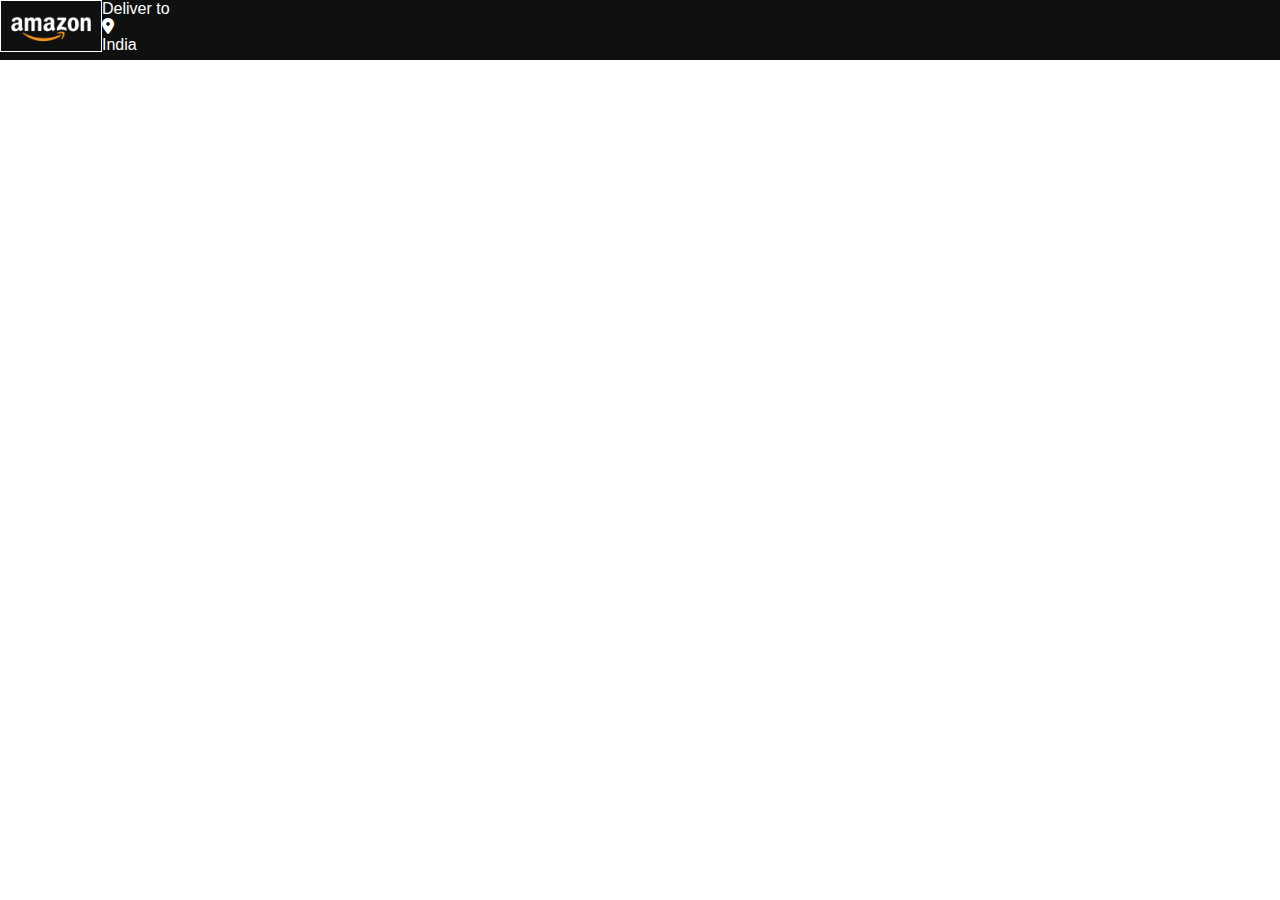
==== index.html @ 931d7d2a "Navigation bar complete" ====
<!DOCTYPE html>
<html lang="en">
    <head>
        <meta charset="UTF-8">
        <meta http-equiv="X-UA-Compatible" content="IE=edge">
        <meta name="viewport" content="width=device-width, initial-scale=1.0">
        <title>Amazon</title>
        <link rel="stylesheet" href="https://cdnjs.cloudflare.com/ajax/libs/font-awesome/6.7.2/css/all.min.css" integrity="sha512-Evv84Mr4kqVGRNSgIGL/F/aIDqQb7xQ2vcrdIwxfjThSH8CSR7PBEakCr51Ck+w+/U6swU2Im1vVX0SVk9ABhg==" crossorigin="anonymous" referrerpolicy="no-referrer" />
        <link rel="stylesheet" href="style.css">
    </head>
    <body>
        <header>
            <div class="navbar">
              <div class="nav-logo border">
                <div class="logo"> </div>
              </div>
              <div class="nav-address">
                <p>Deliver to</p>
                <div class="add-icon">
                    <i class="fa-sharp fa-solid fa-location-dot"></i>
                    <p>India</p>
                </div>
              </div>
            </div>
        </header>
    </body>
</html>
---- style.css ----
*{
    margin:0;
    font-family: Arial;
    border: border-box;
}

.navbar{
    height: 60px;
    background-color: #0f1111;
    color:white;
    display: flex;
}

.nav-logo{
    height: 50px;
    width: 100px;
}

.logo
{
    background-image: url("amazon_logo.png");
    background-size:cover;
    height: 50px;
    width: 100%;
}

.border
{
    border: 1.5px solid transparent;
}

.border:hover
{
    border: 1.5px solid white;
}
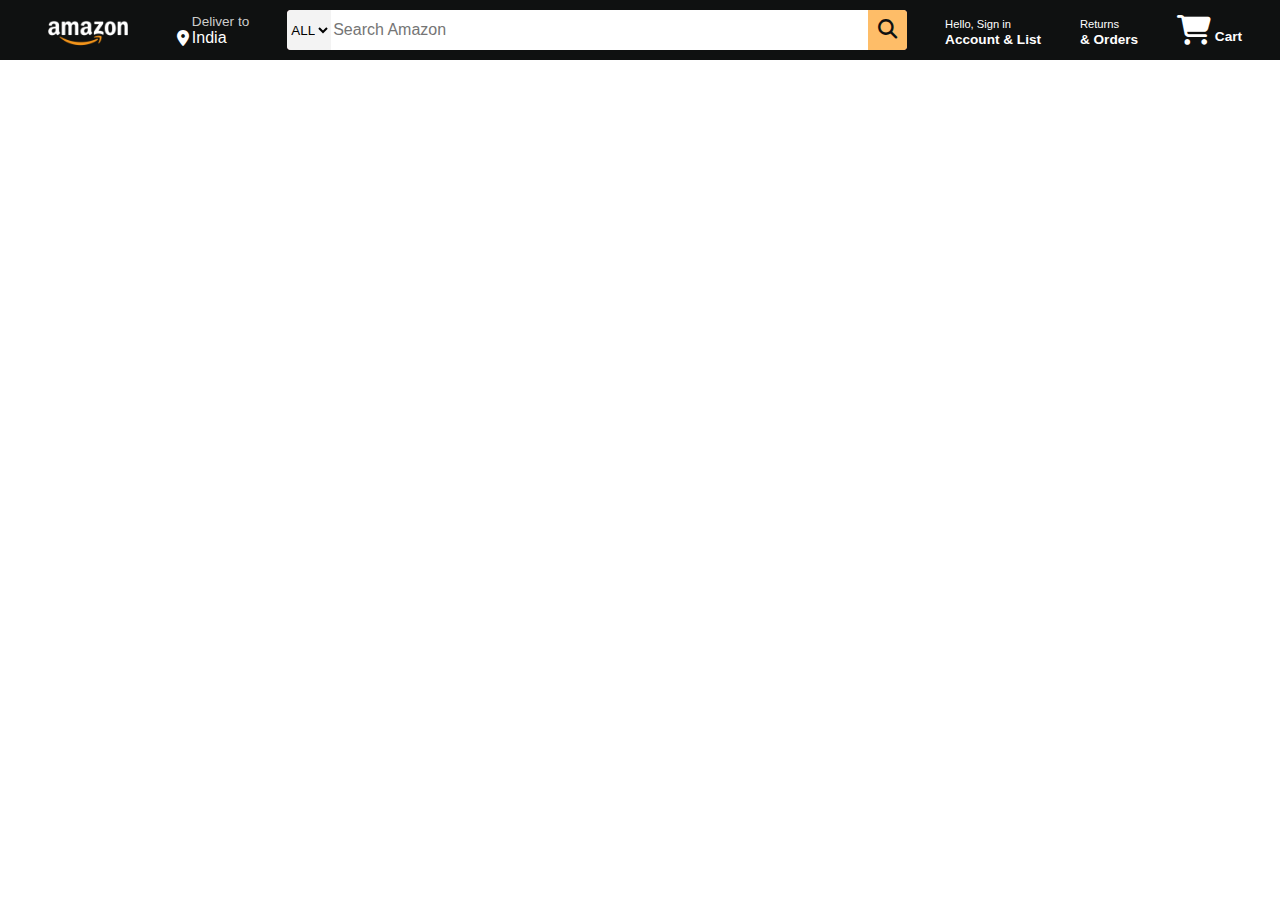
==== commit d451fda7: "Navgition Bar Complete" ====
--- a/index.html
+++ b/index.html
@@ -14,14 +14,36 @@
               <div class="nav-logo border">
                 <div class="logo"> </div>
               </div>
-              <div class="nav-address">
-                <p>Deliver to</p>
+              <div class="nav-address border">
+                <p class="address1">Deliver to</p>
                 <div class="add-icon">
                     <i class="fa-sharp fa-solid fa-location-dot"></i>
-                    <p>India</p>
+                    <p class="address2">India</p>
                 </div>
               </div>
+              <div class="nav-search">
+                <select class="search-select">
+                    <option>ALL</option>
+                </select>
+                <input placeholder="Search Amazon" class="search-input">
+                <div class="search-icon">
+                    <i class="fa-solid fa-magnifying-glass"></i>
+                </div>
+              </div>
+              <div class="nav-signin border">
+                <p><span>Hello, Sign in</span></p>
+                <p class="nav-secound">Account & List</p>
             </div>
+            <div class="nav-return border">
+                <p><span>Returns</span></p>
+                <p class="nav-secound">& Orders</p>
+            </div>
+            <div class="nav-cart border">
+                <i class="fa-solid fa-cart-shopping"></i>
+                Cart
+            </div>
+            </div>
+            
         </header>
     </body>
 </html>--- a/style.css
+++ b/style.css
@@ -9,6 +9,8 @@
     background-color: #0f1111;
     color:white;
     display: flex;
+    align-items: center;
+    justify-content: space-evenly;
 }
 
 .nav-logo{
@@ -34,3 +36,81 @@
     border: 1.5px solid white;
 }
 
+/** BOX 2**/
+.address1{
+color:#cccccc;
+font-size: 0.85rem;
+margin-left: 15px;
+}
+
+.address2{
+    font-size: 1rem;
+    margin-left: 3px;
+}
+
+.add-icon{
+    display:flex;
+    align-items: center;
+}
+
+/** Box 3**/
+
+.nav-search{
+    display: flex;
+    justify-content: space-evenly;
+    background-color: pink;
+    width: 620px;
+    height: 40px;
+    border-radius: 4px;
+}
+
+.search-select{
+    background-color: #f3f3f3;
+    width: 50px;
+    text-align: center;
+    border-top-left-radius: 4px;
+    border-bottom-left-radius: 4px;
+    border:none
+}
+
+.search-input{
+    width:100%;
+    font-size: 1rem;
+    border:none;
+}
+
+ .search-icon{
+    width: 45px;
+    display: flex;
+    justify-content: center;
+    align-items: center;
+    font-size: 1.2rem;
+    background-color: #febd68;
+    border-top-right-radius: 4px;
+    border-bottom-right-radius: 4px;
+    color: #0f1111;
+ }
+ .nav-search:hover{
+          border: 2px solid orange;
+ }
+
+ /** Box 4 **/
+ span{
+    font-size: 0.7rem;
+ }
+
+ .nav-secound{
+    font-size: 0.85rem;
+    font-weight: 700;
+ }
+
+ /** BOX 5 (cart) **/
+
+ .nav-cart i{
+          font-size: 30px;
+ }
+
+ .nav-cart{
+    font-size: 0.85rem ;
+    font-weight: 700;
+ }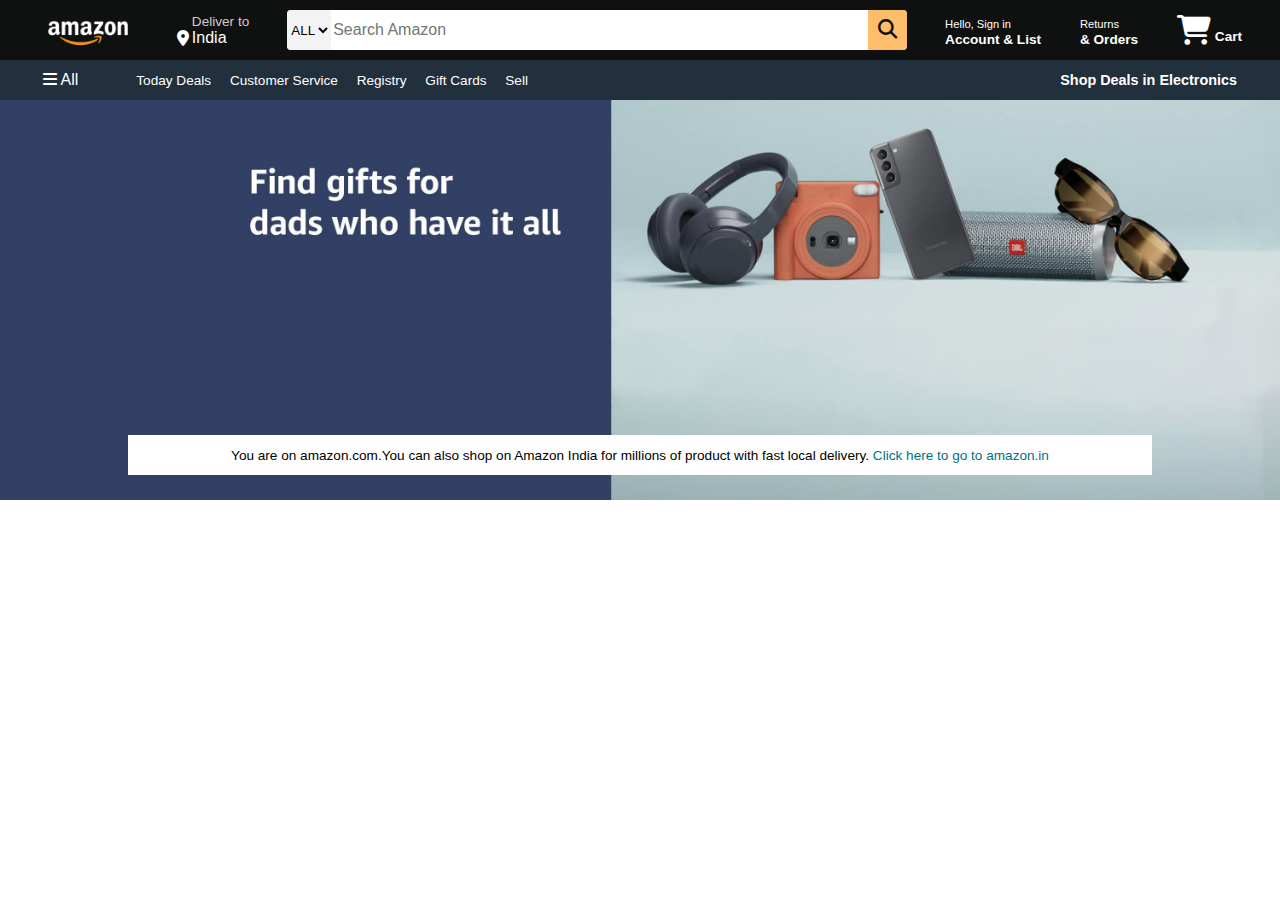
==== commit 3625a42a: "Add Hero Section" ====
--- a/index.html
+++ b/index.html
@@ -43,7 +43,31 @@
                 Cart
             </div>
             </div>
-            
+
+            <!--2nd Row Start-->
+
+            <div class="panel">
+                <div class="panel-all">
+                    <i class="fa-solid fa-bars"></i>
+                    All
+                </div>
+                <div class="panel-ops">
+                    <p>Today Deals</p>
+                    <p>Customer Service</p>
+                    <p>Registry</p>
+                    <p>Gift Cards</p>
+                    <p>Sell</p>
+                </div>
+                <div class="panel-deals">
+                    Shop Deals in Electronics
+                </div>
+            </div>
         </header>
+        <!--Hero Section (Home Page Content)-->
+        <div class="hero-section">
+            <div class="hero-msg">
+                <p>You are on amazon.com.You can also shop on Amazon India for millions of product with fast local delivery. <a>Click here to go to amazon.in</a> </p>
+            </div>
+        </div>
     </body>
 </html>--- a/style.css
+++ b/style.css
@@ -113,4 +113,56 @@
  .nav-cart{
     font-size: 0.85rem ;
     font-weight: 700;
- }+ }
+
+ /** Panel (2nd row) **/
+
+ .panel{
+    height: 40px;
+    background-color: #222f3d;
+    display: flex;
+    color: white;
+    align-items: center;
+    justify-content: space-evenly;
+ }
+
+ .panel-ops p{
+    display: inline;
+    margin-left: 15px;
+ }
+
+ .panel-ops{
+    width: 70%;
+    font-size: 0.85rem;
+ }
+
+ .panel-deals{
+font-size: 0.9rem ;
+font-weight: 700;
+ }
+
+/**Hero Section**/
+.hero-section{
+    background-image: url("hero_image.jpg");
+    background-size: cover;
+    height: 400px;
+    display: flex;
+    justify-content: center;
+    align-items: flex-end;
+}
+
+.hero-msg{
+    background-color: white;
+    color: black;
+    height: 40px;
+    display: flex;
+    align-items: center;
+    justify-content: center;
+    font-size: 0.85rem;
+    width: 80%;
+    margin-bottom: 25px;
+}
+
+.hero-msg a{
+    color: #007185;
+}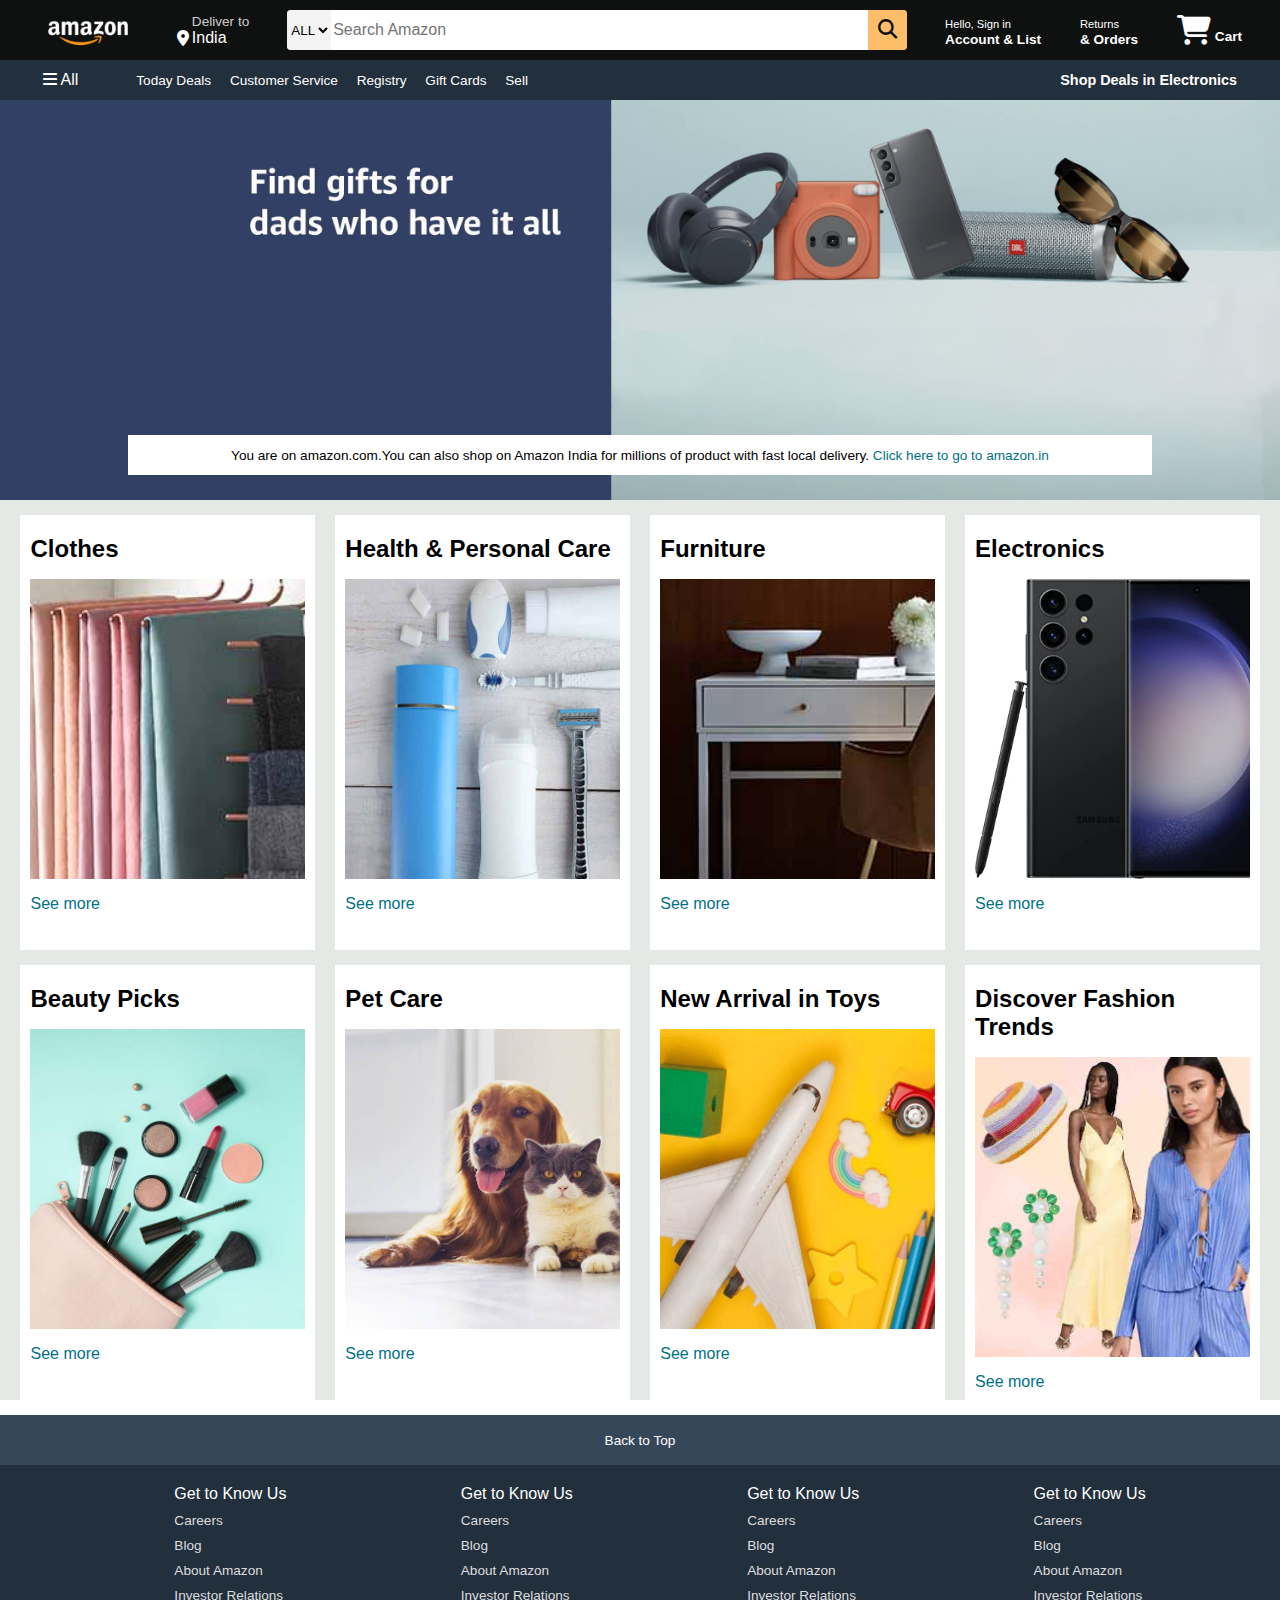
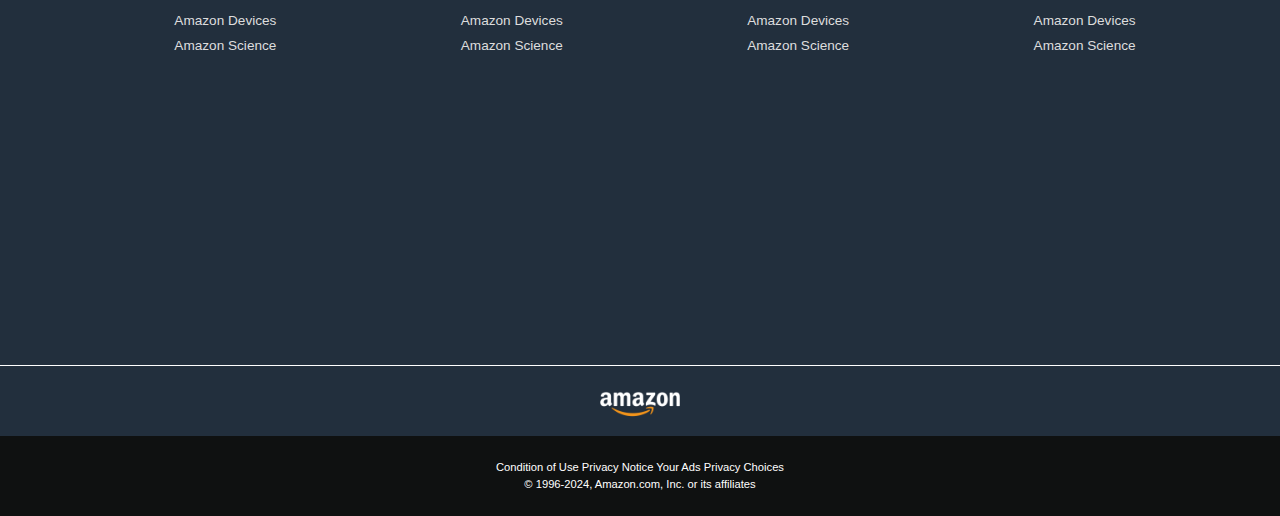
==== commit df230641: "Basic Colne Complete" ====
--- a/index.html
+++ b/index.html
@@ -69,5 +69,138 @@
                 <p>You are on amazon.com.You can also shop on Amazon India for millions of product with fast local delivery. <a>Click here to go to amazon.in</a> </p>
             </div>
         </div>
+
+        <!--Shopping Section-->
+
+        <div class="shop-section">
+            <div class="box1 box">
+                <div class="box-content">
+                    <h2>Clothes</h2>
+                    <div class="box-img" style="background-image: url('box1_image.jpg');"></div>
+                    <p>See more</p>
+                </div>
+            </div>
+            <div class="box2 box"><div class="box-content">
+                <h2>Health & Personal Care</h2>
+                <div class="box-img" style="background-image: url('box2_image.jpg');"></div>
+                <p>See more</p>
+            </div>
+        </div>
+            <div class="box3 box"><div class="box-content">
+                <h2>Furniture</h2>
+                <div class="box-img" style="background-image: url('box3_image.jpg');"></div>
+                <p>See more</p>
+            </div>
+        </div>
+            <div class="box4 box"><div class="box-content">
+                <h2>Electronics</h2>
+                <div class="box-img" style="background-image: url('box4_image.jpg');"></div>
+                <p>See more</p>
+            </div>
+        </div>
+        <div class="box1 box">
+            <div class="box-content">
+                <h2>Beauty Picks</h2>
+                <div class="box-img" style="background-image: url('box5_image.jpg');"></div>
+                <p>See more</p>
+            </div>
+        </div>
+        <div class="box2 box"><div class="box-content">
+            <h2>Pet Care</h2>
+            <div class="box-img" style="background-image: url('box6_image.jpg');"></div>
+            <p>See more</p>
+        </div>
+    </div>
+        <div class="box3 box"><div class="box-content">
+            <h2>New Arrival in Toys</h2>
+            <div class="box-img" style="background-image: url('box7_image.jpg');"></div>
+            <p>See more</p>
+        </div>
+    </div>
+        <div class="box4 box"><div class="box-content">
+            <h2>Discover Fashion Trends</h2>
+            <div class="box-img" style="background-image: url('box8_image.jpg');"></div>
+            <p>See more</p>
+        </div>
+    </div>
+        </div>
+
+        <!--Footer Section Starts-->
+
+        <footer>
+            <div class="foot-panel1">
+                Back to Top
+            </div>
+
+            <!--Footer Panel 2-->
+
+            <div class="foot-panel2">
+                <list>
+                <ul>
+                    <p>Get to Know Us</p>
+                    <li>Careers</li>
+                    <li>Blog</li>
+                    <li>About Amazon</li>
+                    <li>Investor Relations</li>
+                    <li>Amazon Devices</li>
+                    <li>Amazon Science</li>
+                </ul>
+            </list>
+            <list>
+                <ul>
+                    <p>Get to Know Us</p>
+                    <li>Careers</li>
+                    <li>Blog</li>
+                    <li>About Amazon</li>
+                    <li>Investor Relations</li>
+                    <li>Amazon Devices</li>
+                    <li>Amazon Science</li>
+                </ul>
+            </list>
+            <list>
+                <ul>
+                    <p>Get to Know Us</p>
+                    <li>Careers</li>
+                    <li>Blog</li>
+                    <li>About Amazon</li>
+                    <li>Investor Relations</li>
+                    <li>Amazon Devices</li>
+                    <li>Amazon Science</li>
+                </ul>
+            </list>
+            <list>
+                <ul>
+                    <p>Get to Know Us</p>
+                    <li>Careers</li>
+                    <li>Blog</li>
+                    <li>About Amazon</li>
+                    <li>Investor Relations</li>
+                    <li>Amazon Devices</li>
+                    <li>Amazon Science</li>
+                </ul>
+            </list>
+            </div>
+
+            <!--Footer Panel 3-->
+
+            <div class="foot-panel3">
+                <div class="logo"></div>
+            </div>
+
+            <!--Footer Panel 4-->
+
+
+            <div class="foot-panel4">
+                <div class="pages">
+                    <a>Condition of Use</a>
+                    <a>Privacy Notice</a>
+                    <a>Your Ads Privacy Choices</a>
+                </div>
+                <div class="copywrite">
+                    © 1996-2024, Amazon.com, Inc. or its affiliates
+
+                </div>
+            </div>
+        </footer>
     </body>
 </html>--- a/style.css
+++ b/style.css
@@ -165,4 +165,117 @@
 
 .hero-msg a{
     color: #007185;
+}
+
+/**Shop Section**/
+
+.shop-section{
+    display: flex;
+    flex-wrap: wrap;
+    justify-content: space-evenly;
+    background-color: #e2e7e2e6;
+}
+
+.box{
+    /** border: 2px solid black;**/
+    height: 400px;
+    width: 23%;
+    background-color: white;
+    padding: 20px 0px 15px;
+    margin-top: 15px;
+}
+
+.box-img{
+    height: 300px;
+    background-size: cover;
+    margin-top: 1rem;
+    margin-bottom: 1rem;
+}
+
+.box-content{
+    margin-left: 10px;
+    margin-right: 10px;
+
+}
+
+.box-content p{
+color: #007185;
+}
+
+/** Style for footer **/
+/** panel 1**/
+
+footer {
+    margin-top: 15px;
+}
+
+.foot-panel1{
+    background-color: #37475a;
+    color:white;
+    height: 50px;
+    display: flex;
+    justify-content: center;
+    align-items: center;
+    font-size: 0.85rem;
+}
+
+/** panel 2**/
+
+.foot-panel2 {
+background-color: #222f3d;
+color: white;
+height: 500px;
+display: flex;
+justify-content: space-evenly;
+}
+
+ul {
+    margin-top: 20px;
+}
+
+ul li {
+display:block;
+font-size: 0.85rem;
+margin-top: 10px;
+color: #dddddd;
+}
+
+
+/** panel 3**/
+
+.foot-panel3{
+    background-color: #222f3d;
+    color: white;
+    border-top: 0.5px solid white;
+    height: 70px;
+    display: flex;
+    justify-content: center;
+    align-items: center;
+}
+
+.logo{
+    background-image: url("amazon_logo.png");
+    background-size:cover;
+    height: 50px;
+    width: 100px;
+}
+
+
+/** panel 4 **/
+
+.foot-panel4{
+    background-color: #0f1111;
+    color: white;
+    height: 80px;
+    font-size: 0.7rem;
+    text-align: center;
+}
+
+
+.pages{
+    padding-top: 25px;
+}
+
+.copywrite{
+    padding-top: 5px;
 }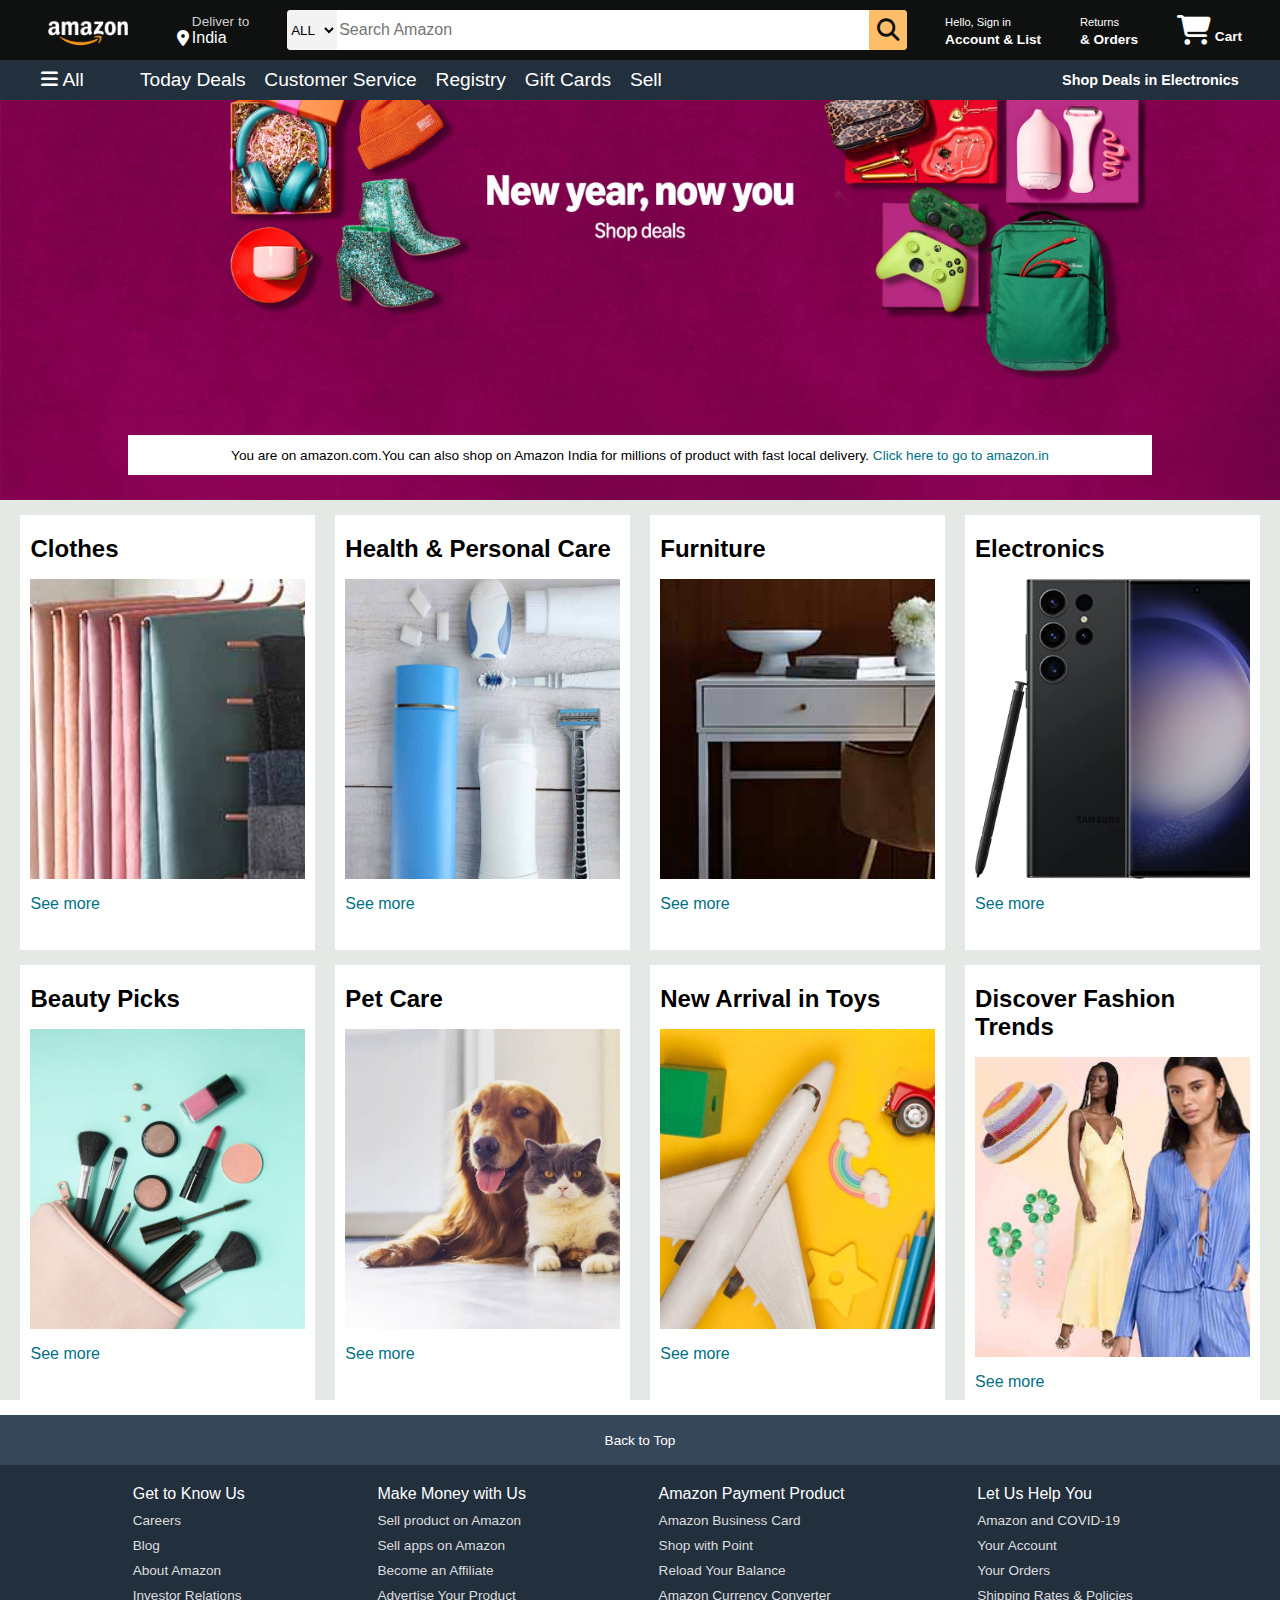
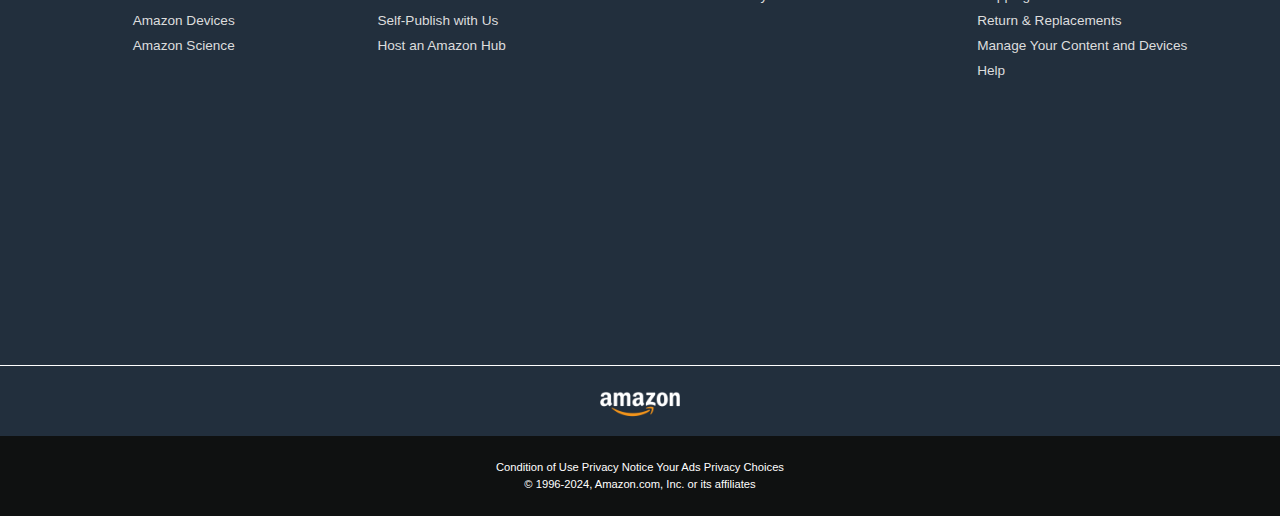
==== commit 1ba8daa7: "Adding New Files" ====
--- a/index.html
+++ b/index.html
@@ -23,7 +23,14 @@
               </div>
               <div class="nav-search">
                 <select class="search-select">
-                    <option>ALL</option>
+                    <option value="All">ALL</option>
+                    <option value="All Department">All Department</option>
+                    <option value="Art & Crafts">Art & Crafts</option>
+                    <option value="Automotive">Automotive</option>
+                    <option value="Baby">Baby</option>
+                    <option value="Beauty & Personal Care" id="opt">Beauty & Personal Care</option>
+                    <option value="Books">Books</option>
+                    <option value="Boy's Fashion">Boy's Fashion</option>
                 </select>
                 <input placeholder="Search Amazon" class="search-input">
                 <div class="search-icon">
@@ -31,16 +38,16 @@
                 </div>
               </div>
               <div class="nav-signin border">
-                <p><span>Hello, Sign in</span></p>
-                <p class="nav-secound">Account & List</p>
+                <a><span>Hello, Sign in</span></a><br>
+                <a class="nav-secound">Account & List</a>
             </div>
             <div class="nav-return border">
-                <p><span>Returns</span></p>
-                <p class="nav-secound">& Orders</p>
+                <a><span>Returns</span></a><br>
+                <a class="nav-secound">& Orders</a>
             </div>
             <div class="nav-cart border">
-                <i class="fa-solid fa-cart-shopping"></i>
-                Cart
+                <a><i class="fa-solid fa-cart-shopping"></i>
+                Cart</a>
             </div>
             </div>
 
@@ -52,11 +59,11 @@
                     All
                 </div>
                 <div class="panel-ops">
-                    <p>Today Deals</p>
-                    <p>Customer Service</p>
-                    <p>Registry</p>
-                    <p>Gift Cards</p>
-                    <p>Sell</p>
+                    <a>Today Deals</a>
+                    <a>Customer Service</a>
+                    <a>Registry</a>
+                    <a>Gift Cards</a>
+                    <a>Sell</a>
                 </div>
                 <div class="panel-deals">
                     Shop Deals in Electronics
@@ -148,35 +155,34 @@
             </list>
             <list>
                 <ul>
-                    <p>Get to Know Us</p>
-                    <li>Careers</li>
-                    <li>Blog</li>
-                    <li>About Amazon</li>
-                    <li>Investor Relations</li>
-                    <li>Amazon Devices</li>
-                    <li>Amazon Science</li>
+                    <p>Make Money with Us</p>
+                    <li>Sell product on Amazon</li>
+                    <li>Sell apps on Amazon</li>
+                    <li>Become an Affiliate</li>
+                    <li>Advertise Your Product</li>
+                    <li>Self-Publish with Us</li>
+                    <li>Host an Amazon Hub</li>
                 </ul>
             </list>
             <list>
                 <ul>
-                    <p>Get to Know Us</p>
-                    <li>Careers</li>
-                    <li>Blog</li>
-                    <li>About Amazon</li>
-                    <li>Investor Relations</li>
-                    <li>Amazon Devices</li>
-                    <li>Amazon Science</li>
+                    <p>Amazon Payment Product</p>
+                    <li>Amazon Business Card</li>
+                    <li>Shop with Point</li>
+                    <li>Reload Your Balance</li>
+                    <li>Amazon Currency Converter</li>
                 </ul>
             </list>
             <list>
                 <ul>
-                    <p>Get to Know Us</p>
-                    <li>Careers</li>
-                    <li>Blog</li>
-                    <li>About Amazon</li>
-                    <li>Investor Relations</li>
-                    <li>Amazon Devices</li>
-                    <li>Amazon Science</li>
+                    <p>Let Us Help You</p>
+                    <li>Amazon and COVID-19</li>
+                    <li>Your Account</li>
+                    <li>Your Orders</li>
+                    <li>Shipping Rates & Policies</li>
+                    <li>Return & Replacements</li>
+                    <li>Manage Your Content and Devices</li>
+                    <li>Help</li>
                 </ul>
             </list>
             </div>
--- a/style.css
+++ b/style.css
@@ -21,9 +21,9 @@
 .logo
 {
     background-image: url("amazon_logo.png");
-    background-size:cover;
-    height: 50px;
-    width: 100%;
+    background-size: cover;
+    height: 100%;
+    width: 50%;
 }
 
 .border
@@ -67,16 +67,18 @@
 .search-select{
     background-color: #f3f3f3;
     width: 50px;
-    text-align: center;
+    text-align: left;
     border-top-left-radius: 4px;
     border-bottom-left-radius: 4px;
-    border:none
-}
-
+    border: none;
+    display:flex;
+
+}
 .search-input{
-    width:100%;
+    width: 100%;
     font-size: 1rem;
     border:none;
+    display: inline;
 }
 
  .search-icon{
@@ -84,7 +86,7 @@
     display: flex;
     justify-content: center;
     align-items: center;
-    font-size: 1.2rem;
+    font-size: 1.4rem;
     background-color: #febd68;
     border-top-right-radius: 4px;
     border-bottom-right-radius: 4px;
@@ -97,22 +99,26 @@
  /** Box 4 **/
  span{
     font-size: 0.7rem;
+    color: #ffffff;
  }
 
  .nav-secound{
     font-size: 0.85rem;
     font-weight: 700;
+    color: #ffffff;
  }
 
  /** BOX 5 (cart) **/
 
  .nav-cart i{
           font-size: 30px;
+          color: #ffffff;
  }
 
  .nav-cart{
     font-size: 0.85rem ;
     font-weight: 700;
+    color: #ffffff;
  }
 
  /** Panel (2nd row) **/
@@ -124,11 +130,14 @@
     color: white;
     align-items: center;
     justify-content: space-evenly;
- }
-
- .panel-ops p{
+    font-size: 1.2rem;
+ }
+
+ .panel-ops a{
     display: inline;
     margin-left: 15px;
+    color: #ffffff;
+    font-size: 1.2rem;
  }
 
  .panel-ops{
@@ -143,7 +152,7 @@
 
 /**Hero Section**/
 .hero-section{
-    background-image: url("hero_image.jpg");
+    background-image: url("New\ Amazon\ img.jpg");
     background-size: cover;
     height: 400px;
     display: flex;
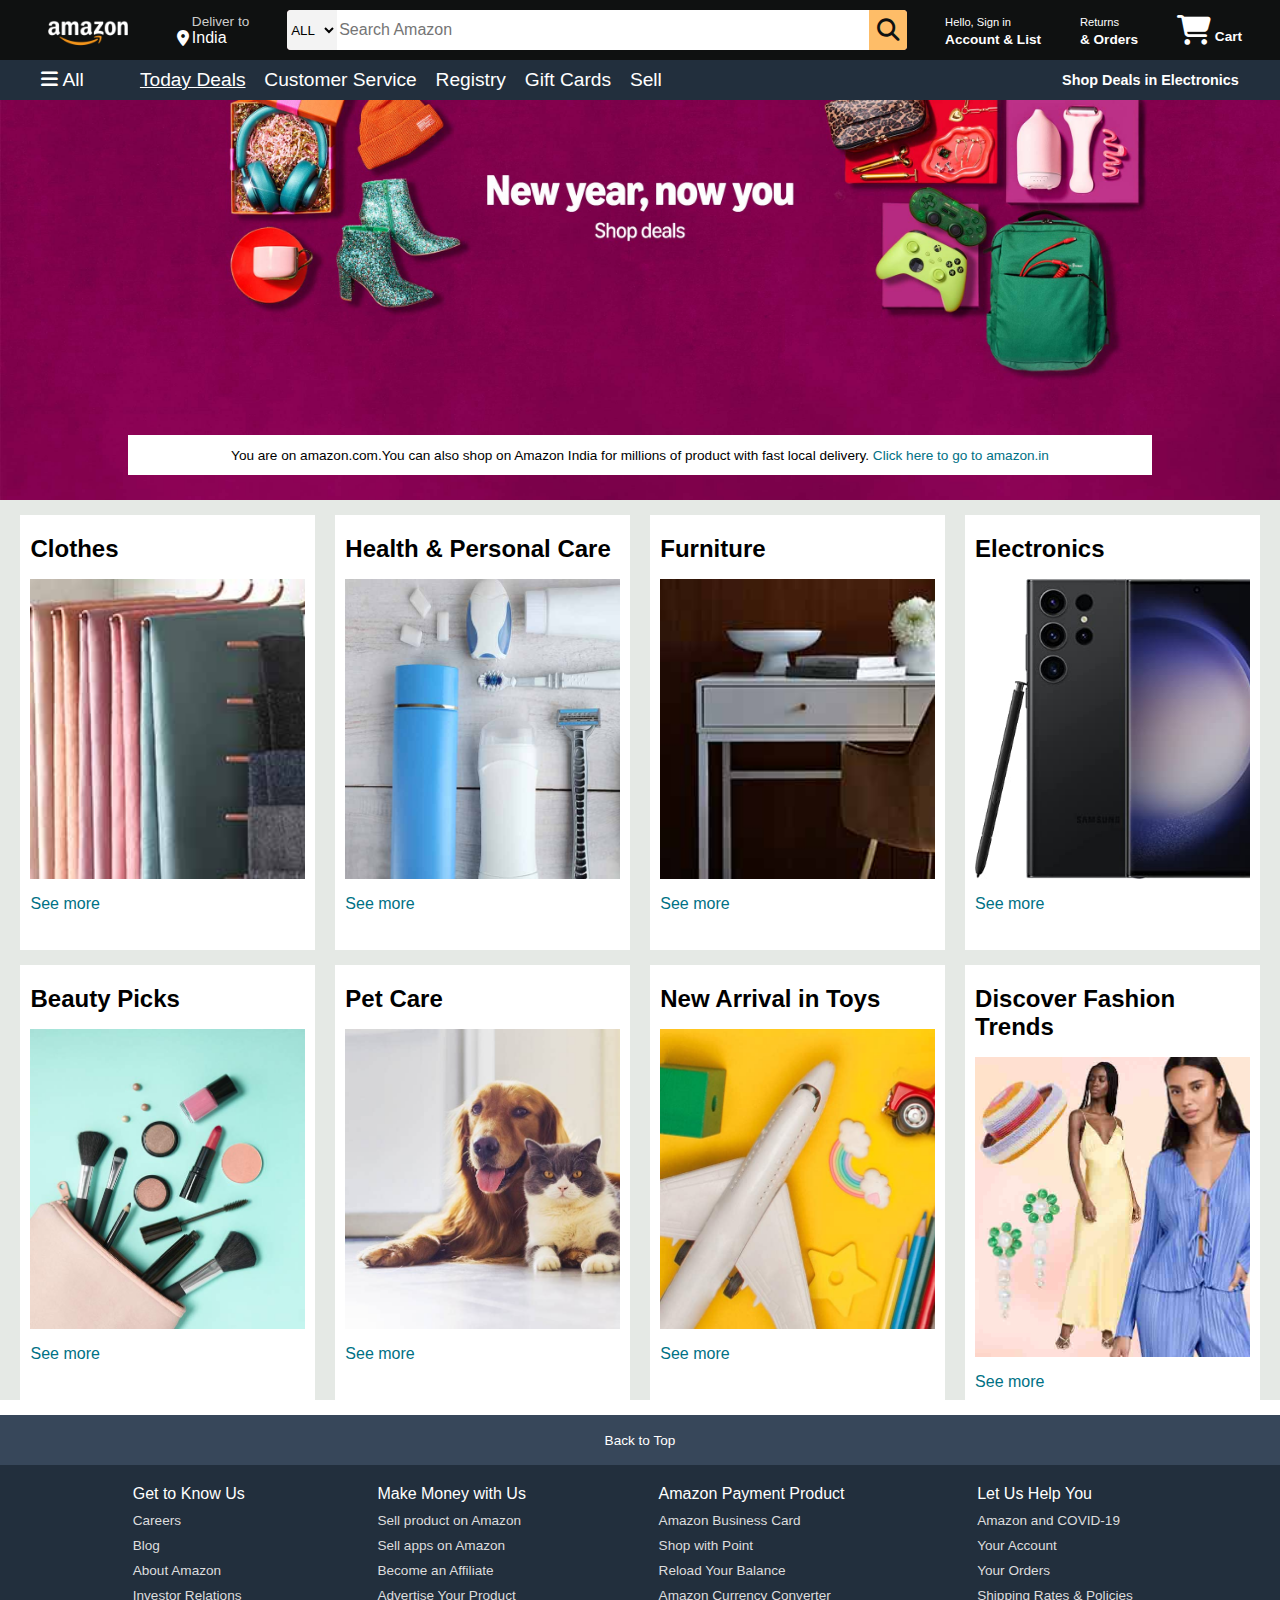
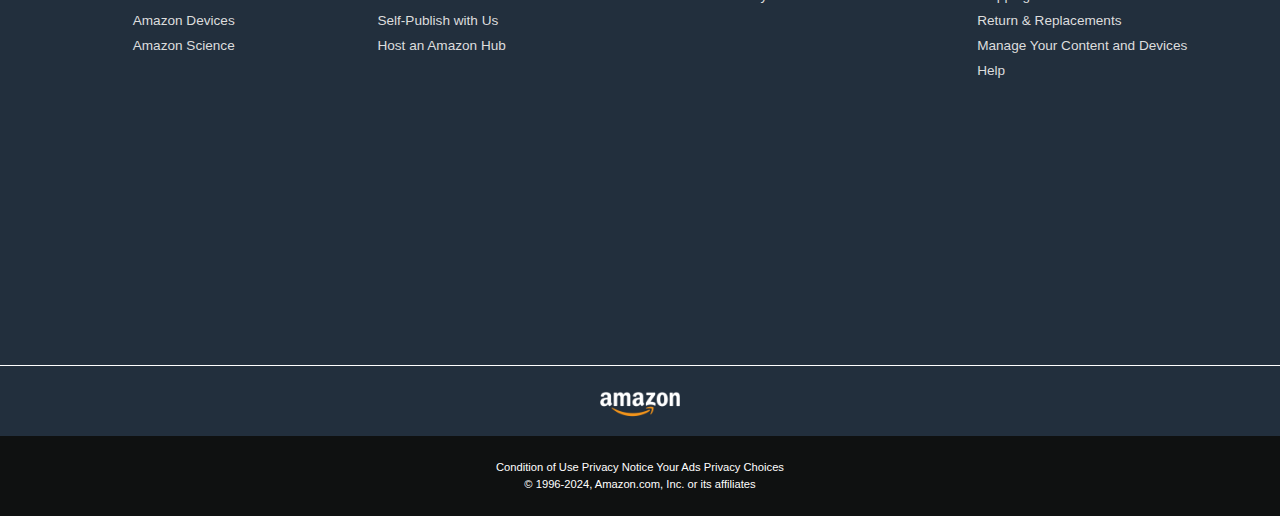
==== commit af74799e: "Updated" ====
--- a/index.html
+++ b/index.html
@@ -59,7 +59,7 @@
                     All
                 </div>
                 <div class="panel-ops">
-                    <a>Today Deals</a>
+                    <a href="Today'sDeal.html">Today Deals</a>
                     <a>Customer Service</a>
                     <a>Registry</a>
                     <a>Gift Cards</a>
